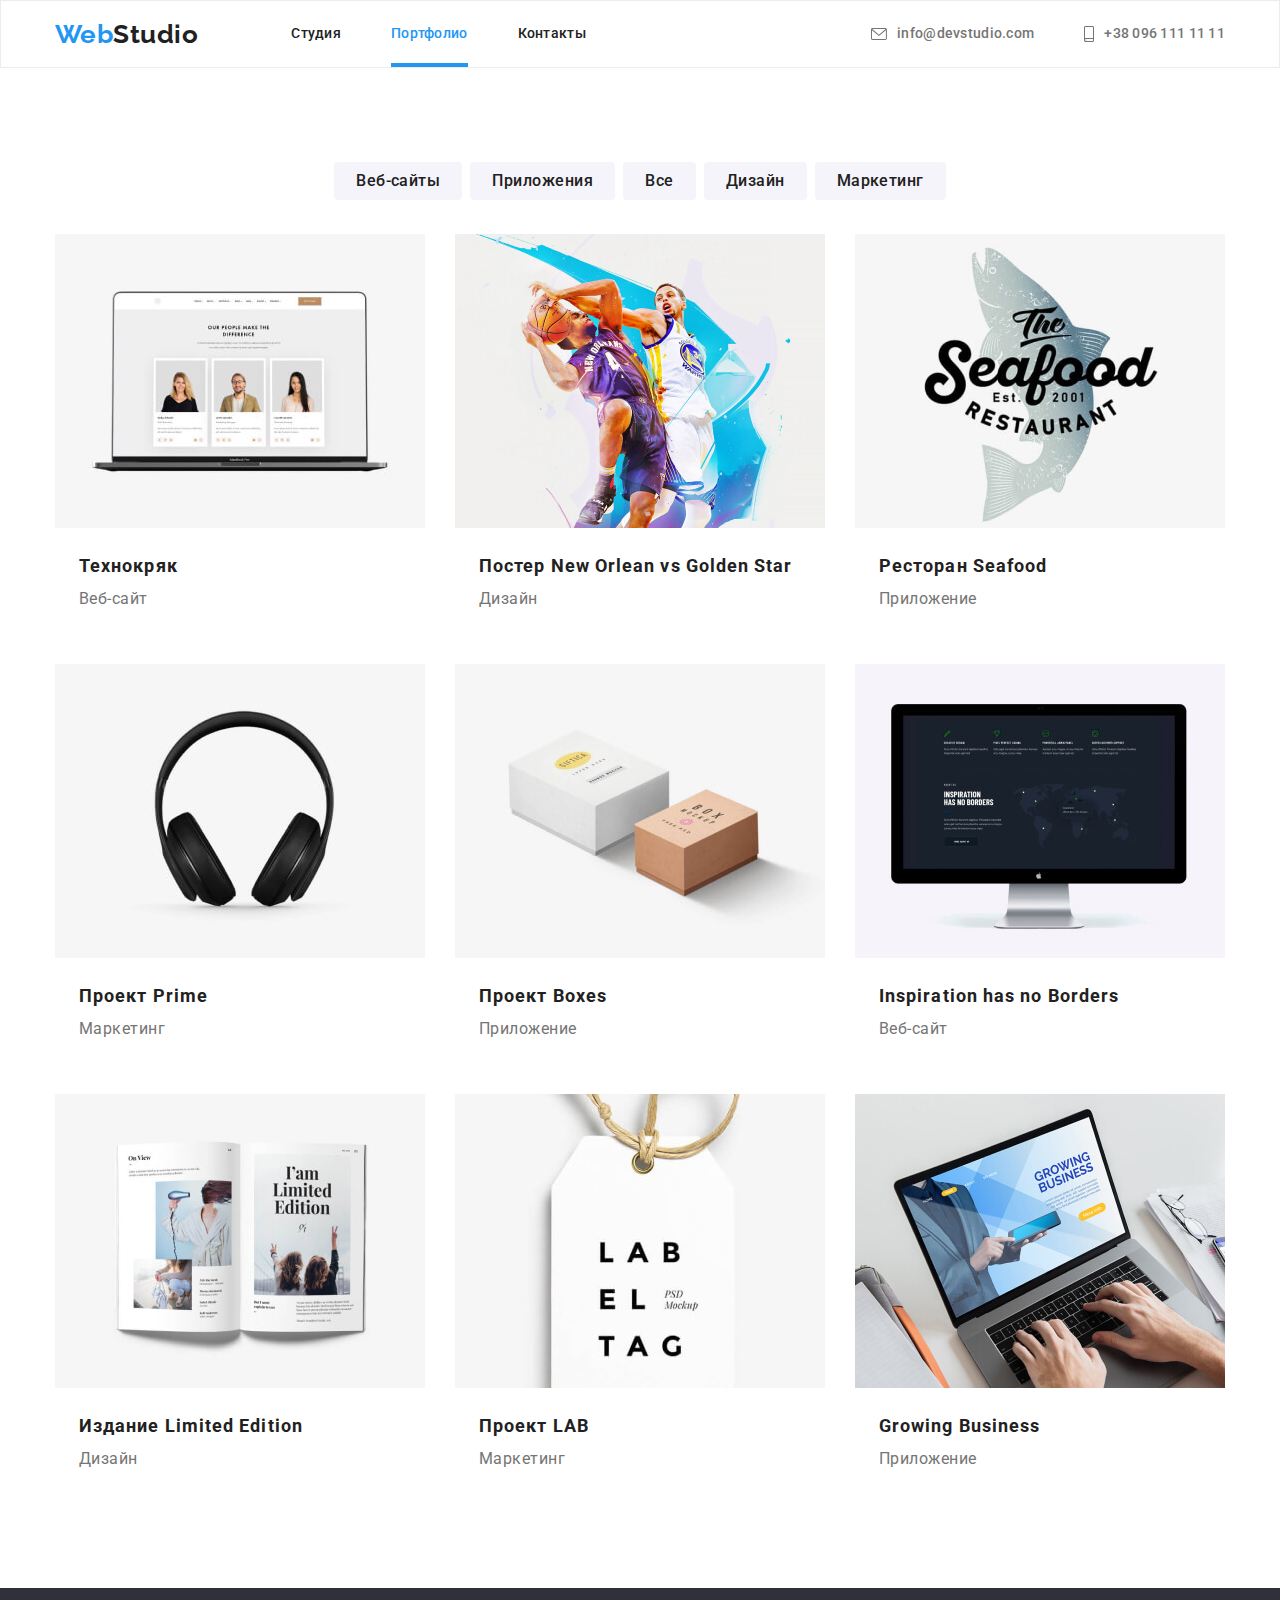
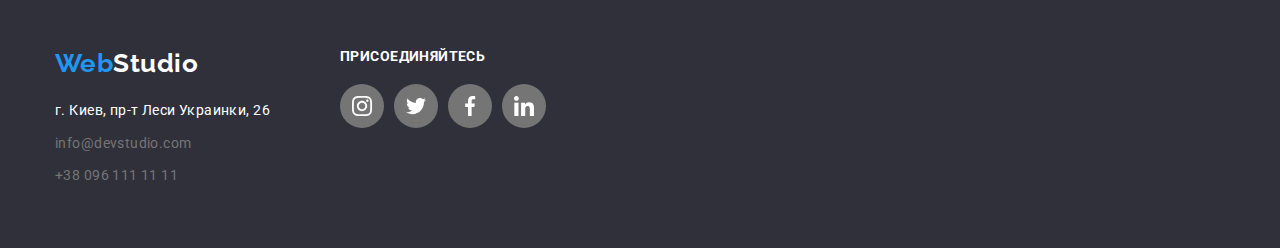
==== portfolio.html @ d19e1346 "Копирование файлов из HW6" ====
<!DOCTYPE html>
<html lang="ru">
  <head>
    <meta charset="UTF-8" />
    <meta name="viewport" content="width=device-width, initial-scale=1.0" />
    <title>Портфолио</title>
    <link href="https://fonts.googleapis.com/css2?family=Raleway:wght@700&family=Roboto:wght@400;500;700&display=swap" rel="stylesheet" />
    <link rel="stylesheet" href="https://cdnjs.cloudflare.com/ajax/libs/modern-normalize/1.0.0/modern-normalize.min.css" />
    <link rel="stylesheet" href="./css/style.css" />
  </head>

  <body class="body">
    <!--Шапка сайта-->
    <header class="header">

      <!-- Панель навигации -->
      <div class="conteiner">
        <nav class="navigation">
          <a href="./index.html" class="logo"><span>Web</span>Studio</a>
          
          <ul class="navigation-list list">
            <li class="navigation-list-item"><a href="./index.html" class="link ">Студия</a></li>
            <li class="navigation-list-item"><a href="./portfolio.html" class="link current">Портфолио</a></li>
            <li class="navigation-list-item"><a href="" class="link">Контакты</a></li>
          </ul>
        </nav>
           <!-- Контакты -->
           <ul class="contact-list list">
            <li class="contact-list-item">
              <a href="mailto:info@devstudio.com" class="link">
                <svg class="contact-list-item-svg svg-email">
                  <use href="./images/header/sprite-header.svg#icon-envelope">
                  </use>
                </svg>
                info@devstudio.com
             </a>   
            </li>

            <li class="contact-list-item"> 
              <a href="tel:+380961111111" class="phone">
                <svg class="contact-list-item-svg svg-phone">
                  <use href="./images/header/sprite-header.svg#icon-smartphone">
                  </use>
                </svg>
                +38 096 111 11 11
             </a>
            </li>

          </ul>
      </div>
    </header>


    <main>
      <!-- Портфолио -->
    <section class="portfolio">
      <div class="conteiner">

        <!-- Фильтры -->
        <ul class="filter list">
          <li class="filter-item"><button type="button" class="filter-button">Веб-сайты</button></li>
          <li class="filter-item"><button type="button" class="filter-button">Приложения</button></li>
          <li class="filter-item"><button type="button" class="filter-button">Все</button></li>
          <li class="filter-item"><button type="button" class="filter-button">Дизайн</button></li>
          <li class="filter-item"><button type="button" class="filter-button">Маркетинг</button></li>
        </ul>
      

        <!-- Проекты -->
      
        <ul class="project-list list">

          <li class="project-list-item">
             <a href="" class="link">
                <div class="project-list-item-img">
                  <img src="./images/portfolio/img-p01.jpg" alt="" width="370" height="294"/>
                    <div class="overlay">
                      <p class="overlay-title">Технокряк это современная площадка распространения коронавируса. Компании используют эту платформу для цифрового шпионажа и атак на защищённые сервера конкурентов.</p>
                    </div>
                </div>

                <div class="project-list-item-footer">
                    <h1 class="title">Технокряк</h1>
                    <p class="text">Веб-сайт</p>
                </div>
            </a>
               
          </li>

          <li class="project-list-item">
            <a href="" class="link">
              <div class="project-list-item-img">
                <img src="./images/portfolio/img-p02.jpg" alt="" width="370" height="294"/>
                  <div class="overlay">
                    <p class="overlay-title">Технокряк это современная площадка распространения коронавируса. Компании используют эту платформу для цифрового шпионажа и атак на защищённые сервера конкурентов.</p>
                  </div>
              </div>

              <div class="project-list-item-footer">
                <h1 class="title">Постер New Orlean vs Golden Star</h1>
                <p class="text">Дизайн</p>
              </div>
            </a>
          </li>

          <li class="project-list-item">
            <a href="" class="link">
              <div class="project-list-item-img">
                <img src="./images/portfolio/img-p03.jpg" alt="" width="370" height="294"/>
                  <div class="overlay">
                    <p class="overlay-title">Технокряк это современная площадка распространения коронавируса. Компании используют эту платформу для цифрового шпионажа и атак на защищённые сервера конкурентов.</p>
                  </div>
              </div>
              
               <div class="project-list-item-footer">
                  <h1 class="title">Ресторан Seafood</h1>
                  <p class="text">Приложение</p>
              </div>
            </a>
          </li>

          <li class="project-list-item">
            <a href="" class="link">
              <div class="project-list-item-img">
                <img src="./images/portfolio/img-p04.jpg" alt="" width="370" height="294"/>
                  <div class="overlay">
                    <p class="overlay-title">Технокряк это современная площадка распространения коронавируса. Компании используют эту платформу для цифрового шпионажа и атак на защищённые сервера конкурентов.</p>
                  </div>
              </div>

              <div class="project-list-item-footer">
                <h1 class="title">Проект Prime</h1>
                <p class="text">Маркетинг</p>
              </div>
            </a>
          </li>

          <li class="project-list-item">
            <a href="" class="link">
              <div class="project-list-item-img">
              <img src="./images/portfolio/img-p05.jpg" alt="" width="370" height="294"/>
                <div class="overlay">
                  <p class="overlay-title">Технокряк это современная площадка распространения коронавируса. Компании используют эту платформу для цифрового шпионажа и атак на защищённые сервера конкурентов.</p>
                </div>
              </div>

              <div class="project-list-item-footer">
                  <h1 class="title">Проект Boxes</h1>
                  <p class="text">Приложение</p>
              </div>
            </a>
          </li>

          <li class="project-list-item">
            <a href="" class="link">
            <div class="project-list-item-img"> 
              <img src="./images/portfolio/img-p06.jpg" alt="" width="370" height="294"/>
                <div class="overlay">
                  <p class="overlay-title">Технокряк это современная площадка распространения коронавируса. Компании используют эту платформу для цифрового шпионажа и атак на защищённые сервера конкурентов.</p>
                </div>
              </div>

               <div class="project-list-item-footer">
                  <h1 class="title">Inspiration has no Borders</h1>
                  <p class="text">Веб-сайт</p>
              </div>
            </a>
          </li>

          <li class="project-list-item">
            <a href="" class="link">
              <div class="project-list-item-img">
                <img src="./images/portfolio/img-p07.jpg" alt="" width="370" height="294" />
                  <div class="overlay">
                    <p class="overlay-title">Технокряк это современная площадка распространения коронавируса. Компании используют эту платформу для цифрового шпионажа и атак на защищённые сервера конкурентов.</p>
                  </div>
              </div>

                <div class="project-list-item-footer">
                  <h1 class="title">Издание Limited Edition</h1>
                  <p class="text">Дизайн</p>
                </div>
            </a>
          </li>

          <li class="project-list-item">
            <a href="" class="link">
             <div class="project-list-item-img"> 
              <img src="./images/portfolio/img-p08.jpg" alt="" width="370" height="294"/>
              <div class="overlay">
                <p class="overlay-title">Технокряк это современная площадка распространения коронавируса. Компании используют эту платформу для цифрового шпионажа и атак на защищённые сервера конкурентов.</p>
              </div>
            </div>

              <div class="project-list-item-footer">
                  <h1 class="title">Проект LAB</h1>
                  <p class="text">Маркетинг</p>
              </div>
            </a>
          </li>

          <li class="project-list-item">
            <a href="" class="link">
              <div class="project-list-item-img">
                  <img src="./images/portfolio/img-p09.jpg" alt="" width="370" height="294" />
                  <div class="overlay">
                      <p class="overlay-title">Технокряк это современная площадка распространения коронавируса. Компании используют эту платформу для цифрового шпионажа и атак на защищённые сервера конкурентов.</p>
                  </div>
              </div>

              <div class="project-list-item-footer">
                  <h1 class="title">Growing Business</h1>
                  <p class="text">Приложение</p>
              </div>  
            </a>
          </li>

        </ul>
      </div>
    </section>
  </main>

   <!--Футер-->
   <footer class="footer">
    <div class="conteiner">
      <div class="footer-contact-info">
      <a href="./index.html" class="logo"><span>Web</span>Studio</a>

      <!--Адрес-->
      <address class="address">
          <a href="https://goo.gl/maps/H4oMKSPXDtihbx1r6" target="_blank" class="address-map">г. Киев, пр-т Леси Украинки, 26</a>

          <ul class="footer-contact list">
              <li class="footer-contact-item"><a href="mailto:info@devstudio.com" class="link">info@devstudio.com</a></li>
            <li class="footer-contact-item"><a href="tel:+380961111111" class="phone">+38 096 111 11 11</a></li>
        </ul>
      </address>
    </div>

     <!-- Социальные сети -->

      <div class="footer-social">
        <p class="footer-social-title">Присоединяйтесь</p>

        <ul class="social-list list">
            
          <li class="social-list-item">
            <a href="https://www.instagram.com/" class="social-list-item-link" 
            aria-label="Инстаграм">
              
              <svg class="social-list-item-svg">
                <use href="./images/sociallink/sprite-social-link.svg#icon-instagram">
                </use>
               </svg>
            </a>
          </li> 
          
          <li class="social-list-item">
            <a href="https://twitter.com/?lang=ru" class="social-list-item-link" 
            aria-label="Твиттер">
               <svg class="social-list-item-svg">
                 <use href="./images/sociallink/sprite-social-link.svg#icon-twitter">
                 </use>
                </svg>
            </a>
          </li>

            <li class="social-list-item">
              <a href="https://www.facebook.com/" class="social-list-item-link" 
              aria-label="Фейсбук">
                <svg class="social-list-item-svg">
                  <use href="./images/sociallink/sprite-social-link.svg#icon-facebook">
                  </use>
                 </svg>
              </a>
            </li>

            <li class="social-list-item">
                 <a href="https://www.linkedin.com/" class="social-list-item-link" 
                 aria-label="Линкедин">
                 <svg class="social-list-item-svg">
                   <use href="./images/sociallink/sprite-social-link.svg#icon-linkedin">
                   </use>
                  </svg>
                </a>
            </li>
        </ul>

      </div>

      </div>

    

  </footer>
  </body>
</html>
---- css/style.css ----
*, 
*::before, 
*::after {
  margin: 0;
  padding: 0;
  /* outline: 1px solid yellow; */
}

.link, .phone, .hero-button, .social-list-item-link,
.filter-button, .clients-logo-svg, .modal-close-btn-svg,
 .modal-form-btn, .modal-form-input {
 /* transition-property: background-color; 
 transition-duration: 2000ms;
 transition-timing-function: cubic-bezier(0.4, 0, 0.2, 1); */
 transition: all 250ms cubic-bezier(0.4, 0, 0.2, 1);
}

img {display: block;}

address {font-style: normal;}

button {cursor: pointer;}

/* CSS-переменные проекта */
:root {
  --primery-text-color: #757575;
  --title-text-color: #212121;
  --accent-color: #2196f3;
  --footer-contact-color: rgba(255, 255, 255, 0.6);
  --primery-white-color: #ffffff;
  --portfolio-button-color: #F5F4FA;
  --hero-footer-background-color: #2F303A
}

/* ========== Основные стили для страниц ========== */
.body {
  background-color: #ffffff;
  color: var(--primery-text-color);
  font-family: Roboto, sans-serif;
  letter-spacing: 0.03em;
}

/* убираем маркеры для списка */
.list {
  list-style: none;
}

/* ========= Контейнер ========= */
.conteiner {
  margin: 0 auto;
  width: 1200px;
  padding: 0 15px;
 }
/* ================================ */

.visually-hidden {
  position: absolute !important;
  clip: rect(1px 1px 1px 1px); /* IE6, IE7 */
  clip: rect(1px, 1px, 1px, 1px);
  padding: 0 !important;
  border: 0 !important;
  height: 1px !important;
  width: 1px !important;
  overflow: hidden;
}


/* ========== Header ========== */
.header {
  background-color: var(--primery-white-color);
  border: 1px solid #ECECEC;
  /* padding-top: 24px;
  padding-bottom: 25px; */
}

.header .conteiner {
  display: flex;
  align-items: center;
}

/* ========== Панель навигации =========== */

.header .navigation {
display: flex;
align-items: center;
 }

.navigation-list 
{display: flex;
  }

.navigation-list-item:not(:last-child) {
  margin-right: 50px;
 }

.navigation-list-item .link {
  display: inline-block;
  }

.navigation-list-item 
 {width: max-content; }

.header .link {
  color: var(--title-text-color);
  font-weight: 500;
  font-size: 14px;
  line-height: 1.14;
  letter-spacing: 0.02em;
  text-decoration: none;
  padding: 25px 0;
  position: relative;
  } 

  .link.current::after {
    content: "";
    width: 100%;
    height: 4px;
    background-color: var(--accent-color);
    /* margin-top: 28px; */
    display: block;
    position: absolute;
    left: 0px;
    right: 0px;
    bottom: 0;
    }

  .header .link:hover,
  .header .link:focus {
  color: var(--accent-color);

}

  .link.current:hover::after {color: var(--accent-color);}
          
  
  .header .link.current {
    color: var(--accent-color);}
  
  .link:hover.current::after {
    background-color: var(--accent-color);
  }

   

 /* ========== Logo ========== */ 

.logo {
  margin-right: 93px;
  color: var(--title-text-color);
  font-family: Raleway;
  font-weight: 700;
  font-size: 26px;
  text-decoration: none;
  line-height: 1.19;  
  }
  
.logo > span {
    color: var(--accent-color);
  }
          
.logo {display: flex;}


 
  /*=========== Контакты (header) ===========*/

.contact-list .phone {
  color: var(--primery-text-color);
  font-weight: 500;
  font-size: 14px;
  line-height: 1.14;
  letter-spacing: 0.02em;
  text-decoration: none;
}

.contact-list .phone:hover,
.contact-list .phone:focus {color: var(--accent-color);}

.contact-list .link {color: var(--primery-text-color)}
.contact-list .link:hover,
.contact-list .link:focus {color: var(--accent-color);}

.contact-list {
  display: flex;
  align-items: center;
  margin-left: auto;
}

.contact-list-item {
  display: flex;
  align-items: center; 
}

.contact-list-item .link,
.contact-list-item .phone {
  display: flex;
  align-items: center; 
}

.contact-list-item:not(:last-child) {
 margin-right: 50px;
}

.contact-list-item-svg {
  fill: var(--primery-text-color);
  margin-right: 10px;
}

.svg-email {
  width: 16px;
  height: 12px;
  cursor: pointer;
}

.svg-phone {
  width: 10px;
  height: 16px;
  cursor: pointer;
}

.contact-list .phone:hover .contact-list-item-svg {
  fill: var(--accent-color);
}

.contact-list .link:hover .contact-list-item-svg {
  fill: var(--accent-color);
}


/* ============= Стили для index.html ================ */

/* Герой */
.hero-title {
  color: var(--primery-white-color);;
  font-weight: 900;
  font-size: 44px;
  line-height: 1.36;
  text-align: center;
  letter-spacing: 0.06em;
  text-transform: uppercase; 
  margin-bottom: 30px;
}

.hero-button {
  border-radius: 4px;
  border: transparent;
  font-family: inherit;
  color: var(--primery-white-color);
  font-weight: 700;
  font-size: 16px;
  line-height: 1.87;
  letter-spacing: 0.06em;
  background-color: var(--accent-color);
  text-decoration: none;
  text-align: center;
  padding: 10px 32px;
  min-width: 200px;
  height: 50px;}

.hero-button:hover
 {color: var(--accent-color);
  background-color: var(--primery-white-color);
}

.hero-button:focus {
  outline: none;
}

.section-hero {
  display: flex;
  min-height: 600px;
  max-width: 1600px;
  /* padding-top: 50px; */
  padding-bottom: 50px;
  padding-right: 15px;
  padding-left: 15px;
  justify-content: center; 
  align-items: center;
  margin-right: auto;
  margin-left: auto;
  margin-bottom: 94px;
 
 background-image: linear-gradient(to right, rgba(47, 48, 58, 0.4), rgba(47, 48, 58, 0.4)), url(../images/hero/Img.jpg); 
 background-repeat: no-repeat;
 background-position: center;
 background-size: cover;
 box-shadow: 0px 4px 4px rgba(0, 0, 0, 0.25);}
  
.section-hero-box {
  text-align: center;
  max-width: 696px;}
  
/* Sections */

/* ========== Наши особенности ========== */

.section-features .conteiner {
  display: flex;
}
.section-features {
  background-color: #E5E5E5;;
}

.features-list {
display: flex;
align-items: center;
margin-bottom: 94px;
}

.position:not(:last-child) {
  margin-right: 30px;
}

.features-list-title {
  margin-bottom: 10px;
  color: var(--title-text-color);
  font-weight: 700;
  font-size: 14px;
  line-height: 1.14;
  letter-spacing: 0.03em;
  text-transform: uppercase;
}

.features-list-text {
  font-weight: 400;
  font-size: 14px;
  line-height: 1.71;
}

.features-list-item-antenna::before {
content: "";  
width: 270px;
height: 120px;
border-radius: 4px;
background-color: #F5F4FA;
display: block;
margin-bottom: 30px;
background-repeat: no-repeat;
background-position: center;
background-image: url(../images/our_features/antenna.svg)
} 

.features-list-item-clock::before {
content: "";  
width: 270px;
height: 120px;
border-radius: 4px;
background-color: #F5F4FA;
display: block;
margin-bottom: 30px;
background-repeat: no-repeat;
background-position: center;
background-image: url(../images/our_features/clock.svg)
  } 

  .features-list-item-diagram::before {
  content: "";  
  width: 270px;
  height: 120px;
  border-radius: 4px;
  background-color: #F5F4FA;
  display: block;
  margin-bottom: 30px;
  background-repeat: no-repeat;
  background-position: center;
  background-image: url(../images/our_features/diagram.svg)
  } 

    .features-list-item-astronaut::before {
  content: "";  
  width: 270px;
  height: 120px;
  border-radius: 4px;
  background-color: #F5F4FA;
  display: block;
  margin-bottom: 30px;
  background-repeat: no-repeat;
  background-position: center;
  background-image: url(../images/our_features/astronaut.svg)
  } 


/* ============ Чем мы занимаемся ================*/
.section-wwd {
  margin-bottom: 94px;
  }

.section-wwd-title {
  margin-bottom: 50px;
  color: var(--title-text-color);
  font-weight: 700;
  font-size: 36px;
  line-height: 1.17;
  text-align: center;
  }

  .section-wwd-list {
    display: flex;
  }

  .section-wwd-list-item:not(:last-child) {
    margin-right: 30px;
  }

.section-wwd-list-item {
  position: relative;
}

.box-title {
  color: var(--primery-white-color);
  font-weight: 700;
  font-size: 14px;
  line-height: 1.142;
  text-align: center;
  letter-spacing: 0.03em;
  text-transform: uppercase;  
}

.box-img {
display: flex;
justify-content: center;
align-items: center;
text-align: center;
width: 370px;
min-height: 70px;
background-color: rgb(52, 53, 64, 80%);
position: absolute;
z-index: 1;
bottom: 0;
left: 0;
}

/* Наша команда */
.section-team {
  padding-top: 94px;
  padding-bottom: 30px;
  margin-bottom: 94px;
  background-color: var(--portfolio-button-color);
  } 

.section-team-title {
  margin-bottom: 50px;
  color: var(--title-text-color);
  font-size: 36px;
  line-height: 42px;
  letter-spacing: 0.03em;
  font-weight: 700;
  line-height: 1.19;
  text-align: center;
}

.team-list{
  display: flex;
} 

.team-list-item:not(:last-child) {
  margin-right: 30px;
}

.team-list-item {
  text-align: center;
  background-color: var(--primery-white-color);
  border-radius: 0px 0px 4px 4px;
  box-shadow: 0px 1px 3px rgba(0, 0, 0, 0.12), 0px 1px 1px rgba(0, 0, 0, 0.14), 0px 2px 1px rgba(0, 0, 0, 0.2);
}
.team-img {
  margin-bottom: 30px;
}

.team-title {
  margin-bottom: 10px;
}

.team-text {
  font-weight: 400;
  font-size: 16px;
  line-height: 1.19;
  margin-bottom: 30px;
}

.social-list {
display: flex; 
justify-content: center;
margin-bottom: 30px;
}

.social-list-item:not(:last-child)
{margin-right: 10px;}

.social-list-item-link {
display: flex;
justify-content: center;
align-items: center;
width: 44px;
height: 44px;
background-color: #ffffff;
border-radius: 50%; 
}

.social-list-item-svg {
 width: 20px;
 height: 20px;
 fill: #AFB1B8;}

.social-list-item-link:hover {
  background-color: var(--accent-color);
}

.social-list-item-link:hover .social-list-item-svg {
  fill: var(--primery-white-color);
}

.footer .social-list-item-svg {
width: 20px;
height: 20px;
fill: var(--primery-white-color);}

.footer .social-list-item-link {
  background-color: var(--primery-text-color);
}

.footer .social-list-item-link:hover {
  background-color: var(--accent-color);
}


/* ========== Постоянные клиенты ========== */
.section-our-clients {
  margin-bottom: 94px;
  text-align: center;
}

.section-our-clients-title {
  color: var(--title-text-color);
  margin-bottom: 50px;
}

.our-clients-list {
  display: flex;
  justify-content: center;
  align-items: center;
 }

.our-clients-list-item {
  display: flex;
  justify-content: center;
  align-items: center;
  width: 170px;
  height: 90px;
  background-color: var(--primery-white-color);
  border: 1px solid #AFB1B8;
  border-radius: 4px;
  align-items: center;
 }

.clients-logo-svg {
fill: #AFB1B8;
 }

.our-clients-list-item:not(:last-child) {
  margin-right: 30px;
}

.our-clients-list-item:hover .clients-logo-svg{
  fill: var(--accent-color);
}

.our-clients-list-item:hover {
  border: 1px solid var(--accent-color)
}

/* ========== Футер ========= */
/* =========================== */

.footer .logo {
  color: var(--primery-white-color);
  font-family: Raleway;
  font-weight: 700;
  font-size: 26px;
  line-height: 1.19;
  text-decoration: none;
  margin: 0 0 20px;
}

.footer .logo > span {
  color: var(--accent-color);
}
 
.address-map {
color: var(--primery-white-color);  
font-weight: 400;
font-size: 14px;
line-height: 1.71;
letter-spacing: 0.03em;
text-decoration: none;
margin-bottom: 9px;
}

.footer-contact .link,
.footer-contact .phone {
  color: var(--primery-text-color);
  font-weight: 400;
  font-size: 14px;
  line-height: 1.71;
  letter-spacing: 0.03em;
  text-decoration: none;
}
 
.footer-contact .link:hover,
.footer-contact .phone:hover,
.footer-contact .link:focus,
.footer-contact .phone:focus {color: var(--accent-color)}

.footer {
  padding-top: 60px;
  padding-bottom: 60px;
}

.footer .conteiner {
  display: flex;
  margin-left: auto;
  } 

 .footer-contact-info {
   margin-right: 70px;
 } 

.address {
  display: flex;
  flex-direction: column;
}
.footer-contact {
  display: flex;
  flex-direction: column;
}

.footer-contact-item:not(:last-child) {
  margin-bottom: 9px;
}

.footer {
  background-color: var(--hero-footer-background-color);
}

.footer-social {
  margin-right: 93px;
}

.footer-social-title {
font-weight: 700;
font-size: 14px;
line-height: 1.142;
letter-spacing: 0.03em;
text-transform: uppercase;
color: var(--primery-white-color);
margin-bottom: 20px;
}

/* ===========Подпишитесь на рассылку=========== */
.mail-box {
display: flex;
width: 570px;
height: 86px;
margin-bottom: 94px;
flex-wrap: wrap;

}

.mail-title {
font-weight: 700;
font-size: 14px;
line-height: 1.143;
letter-spacing: 0.03em;
text-transform: uppercase;
color: var(--primery-white-color);
margin-bottom: 20px;

}

.mail-form {
width: 570px;
height: 50px;
display: flex;

}

.mail-form-input {
padding: 0 16px;
width: 358px;
height: 50px;
border: none;
border-radius: 4px;
border: 1px solid rgba(255, 255, 255, 0.3);
background-color: transparent;
margin-right: 12px;

font-weight: 400;
font-size: 16px;
line-height: 1.25;
letter-spacing: 0.03em;
color: var(--primery-white-color);
}

.mail-form-input:focus {
  outline: none;
  border: 1px solid var(--primery-white-color);
   
}

.mail-button {
  display: flex;
  align-items: center;
  border-radius: 4px;
  border: transparent;
  font-family: inherit;
  color: var(--primery-white-color);

  font-weight: 700;
  font-size: 16px;
  line-height: 1.87;
  letter-spacing: 0.06em;

  background-color: var(--accent-color);
  text-decoration: none;
  text-align: center;
  padding: 10px 29px;
  min-width: 200px;
  height: 50px;
}

.mail-button:focus {
  outline: none;
  border: 1px solid var(--primery-white-color); 
}

.mail-button::after {
  content: "";
  width: 24px;
  height: 24px;
  color: var(--primery-white-color);
  background-image: url(../images/sociallink/icon-send.svg);
  background-size: contain;
  margin-left: 10px;
}

/* ================End футера=============== */















/* ================= Стили для portfolio.html ===================*/

/* Портфолио */
.portfolio {
  padding-bottom: 94px;
  padding-top: 94px;
 }

/* Фильтры */

.filter-button {
  font-weight: 500;
  font-size: 16px;
  line-height: 1.62;
  text-align: center;
  display: inline-block;
  border-radius: 4px;
  padding: 6px 22px;
  min-width: 29px;
  height: 38px;
  border: transparent;
  font-family: inherit;
  color: var(--title-text-color);
  letter-spacing: 0.03em;
  background-color: var(--portfolio-button-color);
  text-decoration: none;  
}

.filter-button:hover,
.filter-button:focus {
  color: var(--primery-white-color);
  background-color: var(--accent-color);
  box-shadow: 0px 3px 1px rgba(0, 0, 0, 0.1), 0px 1px 2px rgba(0, 0, 0, 0.08), 0px 2px 2px rgba(0, 0, 0, 0.12);
}
.portfolio .conteiner {
  display: flex;
  flex-direction: column;
 }

.filter {
  display: flex; 
  margin: 0 auto;
  margin-bottom: 34px;
}

.filter-item:not(:last-child) {
  margin-right: 8px;
}

/* ============ Проекты ============*/



.project-list-item .link {
  text-decoration: none;
 }

.project-list-item:hover {
  box-shadow: 0px 1px 1px rgba(0, 0, 0, 0.12), 0px 4px 4px rgba(0, 0, 0, 0.06), 1px 4px 6px rgba(0, 0, 0, 0.16);
}

.project-list-item .title {
  color: var(--title-text-color);
  font-weight: bold;
  font-size: 18px;
  line-height: 2;
  letter-spacing: 0.06em;
  }

.project-list-item .text {
  color: var(--primery-text-color);
  font-weight: 400;
  font-size: 16px;
  line-height: 1.87;
  }

.project-list {
   display: flex;
   flex-wrap: wrap;
 }

.project-list-item:not(:nth-child(3n)) {
   margin-right: 30px;
 }

.project-list-item:not(:nth-last-child(-n+3)) {
  margin-bottom: 30px;
}

.project-list-item-footer {
  padding: 20px 24px;
}

.project-list-item-img {
  position: relative;
  overflow: hidden;
}

.overlay {
  display: flex;
  justify-content: center;
  align-items: center;
  padding: 0 24px 0 24px;
  width: 100%;
  height: 100%;
  background-color: rgb(33, 150, 243, 90%);

  position: absolute;
  top: 0;
  left: 0;
  overflow: hidden;
  opacity: 0;
  
  pointer-events: none;

  transform: translateY(100%);
  transition: all 500ms linear;
}

.project-list-item:hover .overlay{
opacity: 1;
overflow: visible;
pointer-events: unset;
transform: translateY(0);
}

.overlay-title {
font-weight: 400;
font-size: 18px;
line-height: 1.56;
letter-spacing: 0.03em;
color: var(--primery-white-color);
}


/* ========== Модальное окно ========== */
/* ==================================== */

.is-hidden {
opacity: 0;  
visibility: hidden;
pointer-events: none;
}

/* общий div для модальных окон */
.pop-ups {
position: fixed;
left: 0;
right: 0;
top: 0;
bottom: 0;
z-index: 9;
background-color: rgba(0,0,0,0.5);
transition: all 500ms ease;
} 

/* поддерживающий div для модального окна, по
которому центрируем модальное окно */
.pop-ups_popup {
position: absolute;
left: 0;
right: 0;
top: 0;
bottom: 0;
overflow: hidden auto;
padding: 20px 0;
display: flex;
}

.pop-ups_modal {
max-width: 528px;
width: 100%;
min-height: 581px;
padding: 40px;
position: relative;
margin: auto;
background-color: var(--primery-white-color);
box-shadow: 0px 1px 3px rgba(0, 0, 0, 0.12), 0px 1px 1px rgba(0, 0, 0, 0.14), 0px 2px 1px rgba(0, 0, 0, 0.2);
border-radius: 4px;

transform: translateY(0) scale(1) rotate(720deg);
transition: all 750ms ease;
transition-delay: 1s;
}

.pop-ups.is-hidden {
opacity: 0;
visibility: hidden;
transition-delay: 1s;
}

.is-hidden .pop-ups_modal {
transform: translateY(-200%) scale(0.4);
/* transition: all 1s ease; */
transition-delay: 0s;
}

.modal-close-btn {
position: absolute;
display: flex;
justify-content: center;
align-items: center;
right: 8px;
top: 8px;
border-radius: 50%;
width: 30px;
height: 30px;
background: var(--primery-white-color);
border: 1px solid rgba(0, 0, 0, 0.1);
}

.modal-close-btn-svg {
 width: 18px;
 height: 18px;
 fill: var(--title-text-color);

}

 .modal-close-btn:hover .modal-close-btn-svg {
  fill: var(--accent-color);
 }

.modal-form-title {
margin-bottom: 12px;
font-weight: 700;
font-size: 20px;
line-height: 1.15;
text-align: center;
letter-spacing: 0.03em;
color: var(--title-text-color);
}

.modal-form {
  display: flex;
  flex-direction: column;
  }

.modal-form-field {
position: relative;
margin-bottom: 10px;
}

.modal-form-users-info {
  margin-bottom: 5px;
}

.modal-form-input {
width: 100%;
height: 40px;
padding-left: 42px;

border: 1px solid rgba(33, 33, 33, 0.2);
border-radius: 4px;

font-weight: 400;
font-size: 12px;
line-height: 1.167;
letter-spacing: 0.01em;
color: var(--primery-text-color);
}

.modal-form-input-icon-svg {
  position: absolute;
  top: 50%;
  left: 12px;
  transform: translateY(0%);
  width: 18px;
  height: 18px;
  fill: var(--title-text-color);
  pointer-events: none;
}

.modal-form-input:focus + .modal-form-input-icon-svg {
  fill: var(--accent-color); 
}

.modal-form-input:focus, 
.modal-form-message:focus {
  outline: none;
  border-color: var(--accent-color);
}

.modal-form-message-text {
font-weight: 400;
font-size: 12px;
line-height: 1.167;
letter-spacing: 0.01em;
color: rgba(117, 117, 117, 0.5);
cursor: text;
}

.modal-form-message {
width: 100%;
height: 120px;
padding: 12px 16px;
border: 1px solid rgba(33, 33, 33, 0.2);
border-radius: 4px;
resize: none;

font-weight: 400;
font-size: 12px;
line-height: 1.167;
letter-spacing: 0.01em;
color: var(--primery-text-color);
}

.modal-form-label-checkbox {
  display: flex;
  align-items: center;
  margin-bottom: 30px;
}

.modal-form-label-checkbox::before {
  content: "";
  display: block;
  width: 16px;
  height: 15px;
  outline: 0.2px solid var(--title-text-color);
  background-color: var(--primery-white-color);
  margin-right: 7px;
  }

.modal-form-label-checkbox-text {
font-weight: 400;
font-size: 14px;
line-height: 1.71;
letter-spacing: 0.03em;
margin-right: 4px;
}

.modal-form-checkbox:checked + .modal-form-label-checkbox {
  color: var(--accent-color); 
}
.modal-form-checkbox:checked + .modal-form-label-checkbox::before {
  background-image: url(../images/mod_window/icon-check.svg);
}

.modal-form-label-checkbox-link {
  color: var(--accent-color);
}

.modal-form-btn {
width: 200px;
height: 50px;
border: transparent;
margin: auto;

background: var(--accent-color);
box-shadow: 0px 4px 4px rgba(0, 0, 0, 0.15);
border-radius: 4px;

font-weight: 400;
font-size: 16px;
line-height: 1.87;
text-align: center;
letter-spacing: 0.06em;
color: var(--primery-white-color);
outline: none;
}
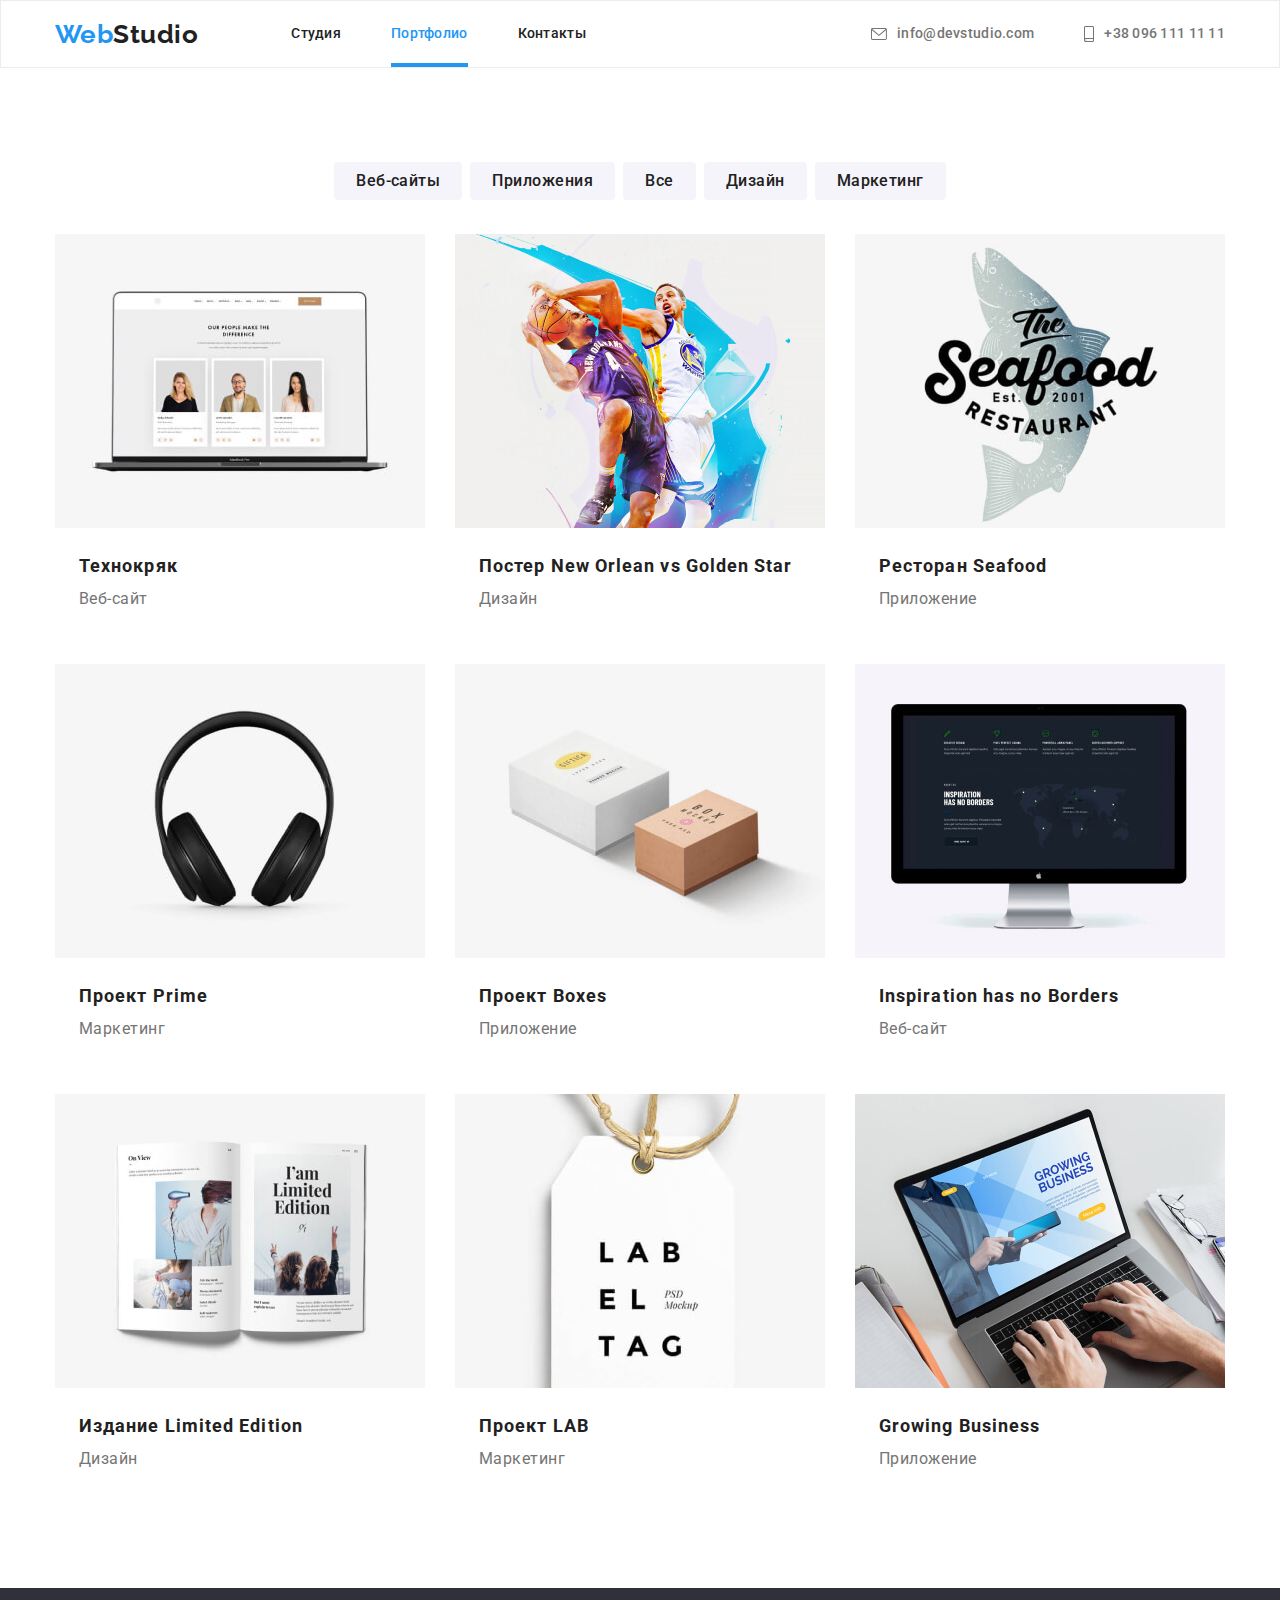
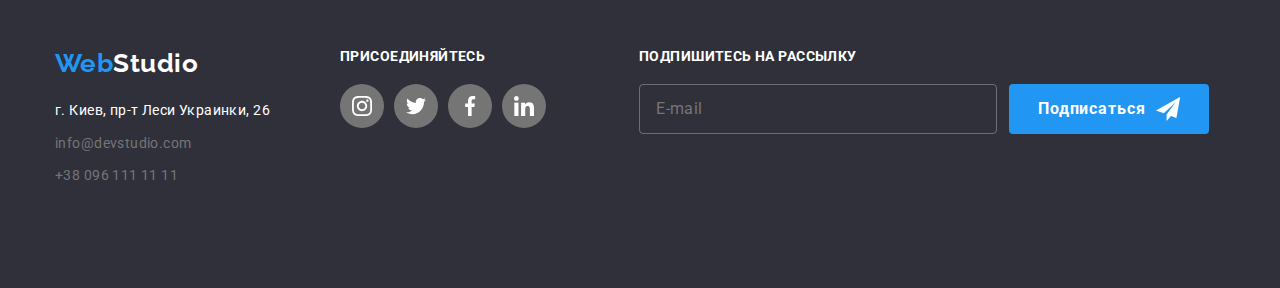
==== commit b5eb2033: "Подготовка файла main.scss" ====
--- a/portfolio.html
+++ b/portfolio.html
@@ -6,7 +6,7 @@
     <title>Портфолио</title>
     <link href="https://fonts.googleapis.com/css2?family=Raleway:wght@700&family=Roboto:wght@400;500;700&display=swap" rel="stylesheet" />
     <link rel="stylesheet" href="https://cdnjs.cloudflare.com/ajax/libs/modern-normalize/1.0.0/modern-normalize.min.css" />
-    <link rel="stylesheet" href="./css/style.css" />
+    <link rel="stylesheet" href="./css/portfolio.min.css" />
   </head>
 
   <body class="body">
@@ -288,6 +288,15 @@
 
       </div>
 
+      <!-- Подпишитесь на рассылку -->
+      <div class="mail-box">
+        <p class="mail-title">Подпишитесь на рассылку</p>
+        <form action="#" class="mail-form">
+          <input type="email" class="mail-form-input" name="user-mail" required placeholder="E-mail">
+          <button type="submit" class="mail-button">Подписаться</button>
+        </form>
+      </div>
+
       </div>
 
     
--- a/css/portfolio.min.css
+++ b/css/portfolio.min.css
@@ -0,0 +1,3 @@
+.visually-hidden{position:absolute !important;clip:rect(1px 1px 1px 1px);clip:rect(1px, 1px, 1px, 1px);padding:0 !important;border:0 !important;height:1px !important;width:1px !important;overflow:hidden}:root{--primery-text-color: #757575;--title-text-color: #212121;--accent-color: #2196f3;--footer-contact-color: rgba(255, 255, 255, 0.6);--primery-white-color: #ffffff;--portfolio-button-color: #F5F4FA;--hero-footer-background-color: #2F303A
+}*,*::before,*::after{margin:0;padding:0}img{display:block}address{font-style:normal}button{cursor:pointer}.link,.phone,.hero-button,.social-list-item-link,.filter-button,.clients-logo-svg,.modal-close-btn-svg,.modal-form-btn,.modal-form-input{transition:all 250ms cubic-bezier(0.4, 0, 0.2, 1)}.body{background-color:var(--primery-white-color);color:var(--primery-text-color);font-family:Roboto, sans-serif;letter-spacing:0.03em}.social-list{display:flex;justify-content:center;margin-bottom:30px}.social-list-item:not(:last-child){margin-right:10px}.social-list-item-link{display:flex;justify-content:center;align-items:center;width:44px;height:44px;background-color:#ffffff;border-radius:50%}.social-list-item-svg{width:20px;height:20px;fill:#AFB1B8}.social-list-item-link:hover{background-color:var(--accent-color)}.social-list-item-link:hover .social-list-item-svg{fill:var(--primery-white-color)}.footer .social-list-item-svg{width:20px;height:20px;fill:var(--primery-white-color)}.footer .social-list-item-link{background-color:var(--primery-text-color)}.footer .social-list-item-link:hover{background-color:var(--accent-color)}.conteiner{margin:0 auto;width:1200px;padding:0 15px}.list{list-style:none}.header{background-color:var(--primery-white-color);border:1px solid #ECECEC}.header .conteiner{display:flex;align-items:center}.header .navigation{display:flex;align-items:center}.navigation-list{display:flex}.navigation-list-item:not(:last-child){margin-right:50px}.navigation-list-item .link{display:inline-block}.navigation-list-item{width:max-content}.header .link{color:var(--title-text-color);font-weight:500;font-size:14px;line-height:1.14;letter-spacing:0.02em;text-decoration:none;padding:25px 0;position:relative}.link.current::after{content:"";width:100%;height:4px;background-color:var(--accent-color);display:block;position:absolute;left:0px;right:0px;bottom:0}.header .link:hover,.header .link:focus{color:var(--accent-color)}.link.current:hover::after{color:var(--accent-color)}.header .link.current{color:var(--accent-color)}.link:hover.current::after{background-color:var(--accent-color)}.logo{margin-right:93px;color:var(--title-text-color);font-family:Raleway;font-weight:700;font-size:26px;text-decoration:none;line-height:1.19}.logo>span{color:var(--accent-color)}.logo{display:flex}.contact-list .phone{color:var(--primery-text-color);font-weight:500;font-size:14px;line-height:1.14;letter-spacing:0.02em;text-decoration:none}.contact-list .phone:hover,.contact-list .phone:focus{color:var(--accent-color)}.contact-list .link{color:var(--primery-text-color)}.contact-list .link:hover,.contact-list .link:focus{color:var(--accent-color)}.contact-list{display:flex;align-items:center;margin-left:auto}.contact-list-item{display:flex;align-items:center}.contact-list-item .link,.contact-list-item .phone{display:flex;align-items:center}.contact-list-item:not(:last-child){margin-right:50px}.contact-list-item-svg{fill:var(--primery-text-color);margin-right:10px}.svg-email{width:16px;height:12px;cursor:pointer}.svg-phone{width:10px;height:16px;cursor:pointer}.contact-list .phone:hover .contact-list-item-svg{fill:var(--accent-color)}.contact-list .link:hover .contact-list-item-svg{fill:var(--accent-color)}.portfolio{padding-bottom:94px;padding-top:94px}.filter-button{font-weight:500;font-size:16px;line-height:1.62;text-align:center;display:inline-block;border-radius:4px;padding:6px 22px;min-width:29px;height:38px;border:transparent;font-family:inherit;color:var(--title-text-color);letter-spacing:0.03em;background-color:var(--portfolio-button-color);text-decoration:none}.filter-button:hover,.filter-button:focus{color:var(--primery-white-color);background-color:var(--accent-color);box-shadow:0px 3px 1px rgba(0,0,0,0.1),0px 1px 2px rgba(0,0,0,0.08),0px 2px 2px rgba(0,0,0,0.12)}.portfolio .conteiner{display:flex;flex-direction:column}.filter{display:flex;margin:0 auto;margin-bottom:34px}.filter-item:not(:last-child){margin-right:8px}.project-list-item .link{text-decoration:none}.project-list-item:hover{box-shadow:0px 1px 1px rgba(0,0,0,0.12),0px 4px 4px rgba(0,0,0,0.06),1px 4px 6px rgba(0,0,0,0.16)}.project-list-item .title{color:var(--title-text-color);font-weight:bold;font-size:18px;line-height:2;letter-spacing:0.06em}.project-list-item .text{color:var(--primery-text-color);font-weight:400;font-size:16px;line-height:1.87}.project-list{display:flex;flex-wrap:wrap}.project-list-item:not(:nth-child(3n)){margin-right:30px}.project-list-item:not(:nth-last-child(-n+3)){margin-bottom:30px}.project-list-item-footer{padding:20px 24px}.project-list-item-img{position:relative;overflow:hidden}.overlay{display:flex;justify-content:center;align-items:center;padding:0 24px 0 24px;width:100%;height:100%;background-color:rgba(33,150,243,0.9);position:absolute;top:0;left:0;overflow:hidden;opacity:0;pointer-events:none;transform:translateY(100%);transition:all 500ms linear}.project-list-item:hover .overlay{opacity:1;overflow:visible;pointer-events:unset;transform:translateY(0)}.overlay-title{font-weight:400;font-size:18px;line-height:1.56;letter-spacing:0.03em;color:var(--primery-white-color)}.footer .logo{color:var(--primery-white-color);font-family:Raleway;font-weight:700;font-size:26px;line-height:1.19;text-decoration:none;margin:0 0 20px}.footer .logo>span{color:var(--accent-color)}.address-map{color:var(--primery-white-color);font-weight:400;font-size:14px;line-height:1.71;letter-spacing:0.03em;text-decoration:none;margin-bottom:9px}.footer-contact .link,.footer-contact .phone{color:var(--primery-text-color);font-weight:400;font-size:14px;line-height:1.71;letter-spacing:0.03em;text-decoration:none}.footer-contact .link:hover,.footer-contact .phone:hover,.footer-contact .link:focus,.footer-contact .phone:focus{color:var(--accent-color)}.footer{padding-top:60px;padding-bottom:60px}.footer .conteiner{display:flex;margin-left:auto}.footer-contact-info{margin-right:70px}.address{display:flex;flex-direction:column}.footer-contact{display:flex;flex-direction:column}.footer-contact-item:not(:last-child){margin-bottom:9px}.footer{background-color:var(--hero-footer-background-color)}.footer-social{margin-right:93px}.footer-social-title{font-weight:700;font-size:14px;line-height:1.142;letter-spacing:0.03em;text-transform:uppercase;color:var(--primery-white-color);margin-bottom:20px}.mail-box{display:flex;width:570px;height:86px;margin-bottom:94px;flex-wrap:wrap}.mail-title{font-weight:700;font-size:14px;line-height:1.143;letter-spacing:0.03em;text-transform:uppercase;color:var(--primery-white-color);margin-bottom:20px}.mail-form{width:570px;height:50px;display:flex}.mail-form-input{padding:0 16px;width:358px;height:50px;border:none;border-radius:4px;border:1px solid rgba(255,255,255,0.3);background-color:transparent;margin-right:12px;font-weight:400;font-size:16px;line-height:1.25;letter-spacing:0.03em;color:var(--primery-white-color)}.mail-form-input:focus{outline:none;border:1px solid var(--primery-white-color)}.mail-button{display:flex;align-items:center;border-radius:4px;border:transparent;font-family:inherit;color:var(--primery-white-color);font-weight:700;font-size:16px;line-height:1.87;letter-spacing:0.06em;background-color:var(--accent-color);text-decoration:none;text-align:center;padding:10px 29px;min-width:200px;height:50px}.mail-button:focus{outline:none;border:1px solid var(--primery-white-color)}.mail-button::after{content:"";width:24px;height:24px;color:var(--primery-white-color);background-image:url(../images/sociallink/icon-send.svg);background-size:contain;margin-left:10px}
+/*# sourceMappingURL=portfolio.min.css.map */